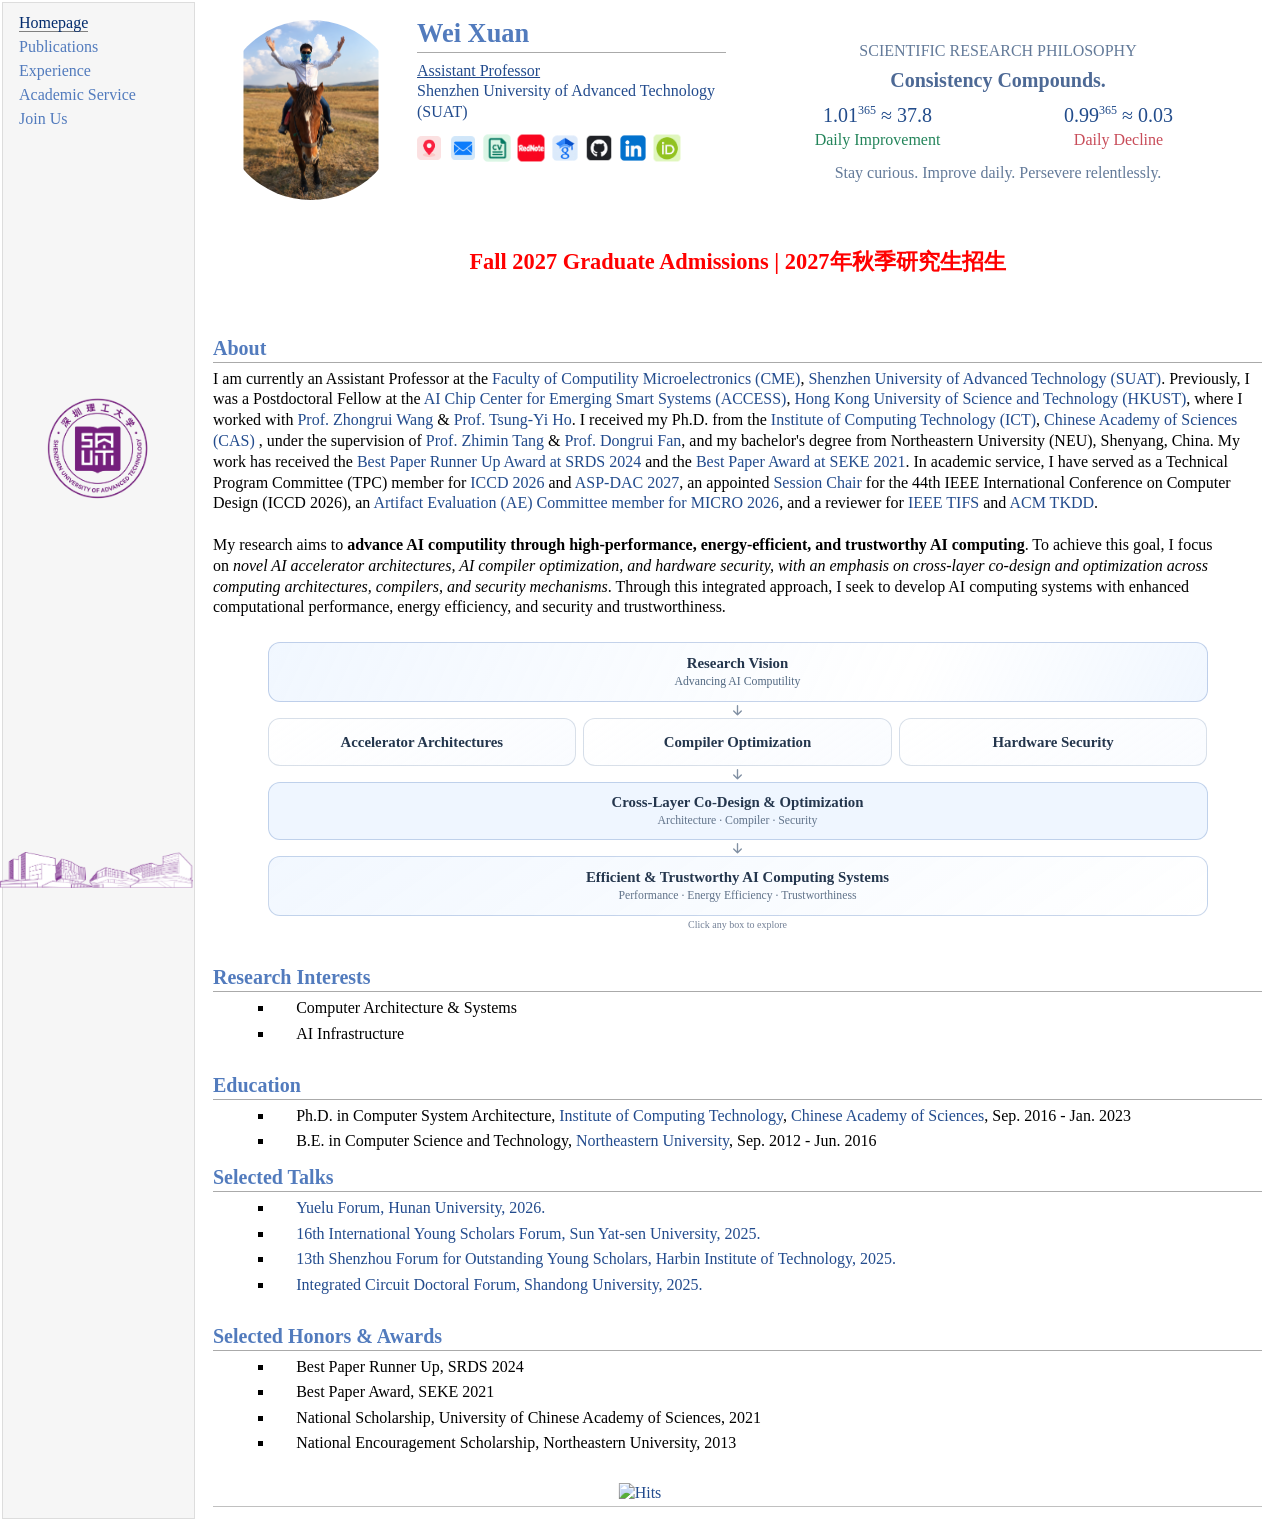
==== index.html @ fe13267c "add github.io" ====
<!DOCTYPE html PUBLIC "-//W3C//DTD XHTML 1.1//EN"
  "http://www.w3.org/TR/xhtml11/DTD/xhtml11.dtd">
<html xmlns="http://www.w3.org/1999/xhtml" xml:lang="en">
<head>
<meta name="generator" content="jemdoc, see http://jemdoc.jaboc.net/" />
<meta http-equiv="Content-Type" content="text/html;charset=utf-8" />
<link rel="stylesheet" href="jemdoc.css" type="text/css" />
<link rel="stylesheet" href="middle-layout.css?v=9" type="text/css" />
<link rel="icon" href="icons/suat-logo.png" type="image/png" />
<title>Wei Xuan</title>
</head>

<body>
<table summary="Table for page layout." id="tlayout">
<tr valign="top">
<td id="layout-menu">
	<!-- <div class="menu-category">&nbsp; Wei Xuan</div> -->
	<div class="menu-item"><a href="#about" class="current" data-tab="about">Homepage</a></div>
	<div class="menu-item"><a href="#publications" data-tab="publications">Publications</a></div>
	<div class="menu-item"><a href="#experience" data-tab="experience">Experience</a></div>
	<div class="menu-item"><a href="#service" data-tab="service">Academic Service</a></div>
	<div class="menu-item"><a href="#joinus"  data-tab="joinus">Join Us</a></div>
	<div class="sidebar-logo"><img src="icons/suat-logo.png" alt="SUAT" /></div>
	<div class="sidebar-building"><img src="icons/suat-building.png" alt="Shenzhen University of Advanced Technology campus" /></div>
</td>
<td id="layout-content">
	<div class="content-section is-active" id="about" data-section="about">
		<table class="imgtable profile-table">
			<tr>
				<td>
					<div class="profile-photo">
						<img src="xuanwei-v2.png" alt="Wei Xuan" />
					</div>&nbsp;
				</td>
				<td align="left">
					<h1>Wei Xuan</h1>
					<p> <a href="https://cme.suat-sz.edu.cn/info/1095/1473.htm"><u>Assistant Professor</u></a><br/>
						<!-- <a href="https://cme.suat-sz.edu.cn/">Faculty of Computility Microelectronics (CME)</a><br/> -->
						<a href="https://suat-sz.edu.cn/en/">Shenzhen University of Advanced Technology (SUAT)</a><br/>
					</p>

					<div class="profile-links">
						<span class="profile-contact profile-contact--address">
							<a class="profile-link profile-link--address" tabindex="0" aria-label="Address">
								<img src="icons/address.png" alt="Address">
							</a>
							<span class="profile-contact-popover">
								<span class="profile-contact-popover-content">
									<span class="profile-contact-value">No.1 Gongchang Road, Guangming District, Shenzhen, Guangdong Province, China</span>
									<button class="profile-contact-copy" type="button">Copy</button>
								</span>
							</span>
						</span>
						<span class="profile-contact profile-contact--email">
							<a class="profile-link profile-link--email" href="mailto:xuanwei@suat-sz.edu.cn" aria-label="Email">
								<img src="icons/email.png" alt="Email">
							</a>
							<span class="profile-contact-popover">
								<span class="profile-contact-popover-content">
									<span class="profile-contact-value">xuanwei@suat-sz.edu.cn</span>
									<button class="profile-contact-copy" type="button">Copy</button>
								</span>
							</span>
						</span>
						<a class="profile-link profile-link--cv" href="misc/cv.pdf" aria-label="CV" title="CV">
							<img src="icons/cv.png" alt="CV">
						</a>
						<a class="profile-link profile-link--rednote" href="https://xhslink.cn/o/7pqkpL1g3ZB " aria-label="RedNote" title="RedNote">
							<img src="icons/rednote.png" alt="RedNote">
						</a>
						<a class="profile-link profile-link--scholar" href="https://scholar.google.com/citations?user=x0iRqmwAAAAJ&amp;hl=en" aria-label="Google Scholar" title="Google Scholar">
							<img src="icons/scholar.png" alt="Google Scholar">
						</a>
						<a class="profile-link profile-link--github" href="https://github.com/xuanway" aria-label="GitHub" title="GitHub">
							<img src="icons/github.png" alt="GitHub">
						</a>
						<a class="profile-link profile-link--linkedin" href="https://www.linkedin.com/in/xuanway/" aria-label="LinkedIn" title="LinkedIn">
							<img src="icons/linkedin.png" alt="LinkedIn">
						</a>
						<a class="profile-link profile-link--orcid" href="https://orcid.org/0000-0002-4013-9408" aria-label="ORCiD" title="ORCiD">
							<img src="icons/orcid.png" alt="ORCiD">
						</a>
					</div>
				</td>
				<td class="profile-philosophy-cell">
					<div class="research-philosophy-embed">
						<iframe
							src="research-philosophy.html"
							title="Scientific Research Philosophy"
							loading="lazy">
						</iframe>
					</div>
				</td>
			</tr>
		</table>

		<div class="admissions-banner">
			<a href="#joinus" data-tab="joinus">Fall 2027 Graduate Admissions | 2027年秋季研究生招生</a>
		</div>

		<!-- <div align="right">
			<q>The important thing is not to stop questioning.</q>
			- <a href="https://en.wikipedia.org/wiki/Albert_Einstein">Albert Einstein</a>
		</div> -->


		<h2>About</h2>
			<p>
				I am currently an Assistant Professor at the <a href="https://cme.suat-sz.edu.cn/">Faculty of Computility Microelectronics (CME)</a>, <a href="https://suat-sz.edu.cn/en/">Shenzhen University of Advanced Technology (SUAT)</a>. Previously, I was a Postdoctoral Fellow at the <a href="https://inno-access.hk/">AI Chip Center for Emerging Smart Systems (ACCESS)</a>, <a href="https://hkust.edu.hk/">Hong Kong University of Science and Technology (HKUST)</a>, where I worked with <a href="https://www.sustech.edu.cn/zh/faculties/zhongruiwang.html">Prof. Zhongrui Wang</a> &amp; <a href="https://www.cse.cuhk.edu.hk/people/faculty/tsung-yi-ho/">Prof. Tsung-Yi Ho</a>. I received my Ph.D. from the <a href="https://www.ict.ac.cn/">Institute of Computing Technology (ICT)</a>,  <a href="https://english.cas.cn/">Chinese Academy of Sciences (CAS) </a>, under the supervision of <a href="https://www.ict.ac.cn/sourcedb/cn/jssrck/201202/t20120217_3441943.html">Prof. Zhimin Tang</a> &amp; <a href="https://people.ucas.ac.cn/~fandongrui">Prof. Dongrui Fan</a>, and my bachelor's degree from Northeastern University (NEU), Shenyang, China. My work has received the <a href="https://xuanway.github.io/misc/c3-best-paper-runner-up.pdf" target=&ldquo;blank&rdquo;>Best Paper Runner Up Award at SRDS 2024</a> and the <a href="https://xuanway.github.io/misc/c2-best-paper-award.pdf" target=&ldquo;blank&rdquo;>Best Paper Award at SEKE 2021</a>. In academic service, I have served as a Technical Program Committee (TPC) member for <a href="https://www.iccd-conf.com/2026/Program_Committee.html">ICCD 2026</a> and <a href="https://www.aspdac.com/aspdac2027/">ASP-DAC 2027</a>, an appointed <a href="https://www.iccd-conf.com/2026/agenda.html">Session Chair</a> for the 44th IEEE International Conference on Computer Design (ICCD 2026), an <a href="https://www.microarch.org/micro59/submit/artifacts.php">Artifact Evaluation (AE) Committee member for MICRO 2026</a>, and a reviewer for <a href="https://ieeexplore.ieee.org/xpl/RecentIssue.jsp?punumber=10206">IEEE TIFS</a> and <a href="https://dl.acm.org/journal/tkdd">ACM TKDD</a>.
				<br>
				<br>
				My research aims to <b>advance AI computility through high-performance, energy-efficient, and trustworthy AI computing</b>. To achieve this goal, I focus on <em>novel AI accelerator architectures, AI compiler optimization, and hardware security, with an emphasis on cross-layer co-design and optimization across computing architectures, compilers, and security mechanisms</em>. Through this integrated approach, I seek to develop AI computing systems with enhanced computational performance, energy efficiency, and security and trustworthiness.
			</p>

		<div class="research-vision-embed">
			<iframe
				src="research-vision.html"
				title="Interactive research vision diagram"
				loading="lazy">
			</iframe>
		</div>

		<h2>Research Interests</h2>
		<ul>
			<li>
				<p>Computer Architecture &amp; Systems</p>
			</li>
			<li>
				<p>AI Infrastructure</p>
			</li>
		</ul>


		<h2>Education</h2>
		<ul>
			<li>
				<p>Ph.D. in Computer System Architecture,
					<a href="https://www.ict.ac.cn/">Institute of Computing Technology</a>, <a href="https://english.cas.cn/">Chinese Academy of Sciences</a>, Sep. 2016 - Jan. 2023
				</p>
			</li>
			<li>
				<p>B.E. in Computer Science and Technology,
					<a href="https://www.neu.edu.cn/">Northeastern University</a>, Sep. 2012 - Jun. 2016
				</p>
			</li>
		</ul>
	</div>


	<div class="content-section" id="publications" data-section="publications">
		<h2>Publications</h2>
			* denotes equal contribution; # denotes the corresponding author.

			<h3>Conference Papers</h3>

			<ul>
				<li>
					<p>
						[C8] Rongliang Fu, <b>Wei Xuan</b>, Shuo Yin, Guangyu Hu, Chen Chen, Hongce Zhang, Bei Yu and Tsung-Yi Ho, "eLogic: A E-Graph-based Logic Rewriting Framework for Majority-Inverter Graphs", In Proceedings of Design, Automation & Test in Europe Conference (DATE), 2026. (<a href="https://ieeexplore.ieee.org/document/11539152" target=&ldquo;blank&rdquo;>paper</a>)
					</p>
				</li>

				<li>
					<p>
						[C7] Kwunhang Wong, Jichang Yang, Karl M.H. Lai, Hegan Chen, Songqi Wang, <b>Wei Xuan</b>, Ning Lin, Han Wang, Xiaojuan Qi, Zhongrui Wang, "RRAM-DP: Device-Calibrated Differential Privacy for In-Memory Edge Learning", In Proceedings of the 45th IEEE/ACM International Conference On Computer Aided Design (ICCAD), 2026. [<a href="https://xuanway.github.io/misc/c7-paper.pdf" target=&ldquo;blank&rdquo;>paper</a>]
					</p>
				</li>

				<li>
					<p>
						[C6] <b>Wei Xuan</b>, Zhongrui Wang, Lang Feng, Ning Lin, Zihao Xuan, Rongliang Fu, Tsung-Yi Ho, Yuzhong Jiao, Luhong Liang, "SeDA: Secure and Efficient DNN Accelerators with Hardware/Software Synergy", In Proceedings of the 62nd Annual ACM/IEEE Design Automation Conference (DAC), 2025. [<a href="https://dl.acm.org/doi/10.1109/DAC63849.2025.11133180" target=&ldquo;blank&rdquo;>paper</a>] [<a href="https://xuanway.github.io/misc/c6-slides.pdf" target=&ldquo;blank&rdquo;>slides</a>] [<a href="https://xuanway.github.io/misc/c6-poster.pdf" target=&ldquo;blank&rdquo;>poster</a>] [<a href="https://github.com/xuanway/seda"><img src="icons/github.png" style="width: 12px; height: 12px;">code</a>]
					</p>
				</li>

				<li>
					<p>
						[C5] Zihao Xuan, Yuxuan Yang, <b>Wei Xuan</b>, Zijia Su, Song Chen, Yi Kang, "YOCO: A Hybrid In-Memory Computing Architecture with 8-bit Sub-PetaOps/W In-Situ Multiply Arithmetic for Large-Scale AI", In Proceedings of the 62nd Annual ACM/IEEE Design Automation Conference (DAC), 2025. [<a href="https://dl.acm.org/doi/10.1109/DAC63849.2025.11133156" target=&ldquo;blank&rdquo;>paper</a>]
					</p>
				</li>

				<li>
					<p>
						[C4] Ning Lin, Songqi Wang, Xinyuan Zhang, Shaocong Wang, Yangu He, Woyu Zhang, Bo Wang, Jiankun Li, Mingzi Li, Binbin Cui, Yi Li, Jia Chen, Chunwei Xia, <b>Wei Xuan</b>, Xiaoming Chen, Dashan Shang, Zhongrui Wang, "LSMR: Synergy Randomness in Liquid State Machine and RRAM-based Analog-digital Accelerator", In Proceedings of the 43rd IEEE/ACM International Conference on Computer-Aided Design (ICCAD), 2024. [<a href="https://dl.acm.org/doi/10.1145/3676536.3676691" target=&ldquo;blank&rdquo;>paper</a>]
					</p>
				</li>

				<li>
					<p>
						[C3] <b>Wei Xuan</b>, Yan Liang, Huawei Cao, Ning Lin, Xiaochun Ye, Dongrui Fan, "DTC: Real-Time and Accurate Distributed Triangle Counting in Fully Dynamic Graph Streams", In Proceedings of the 43rd International Symposium on Reliable Distributed Systems (SRDS), 2024. <b><font color="Red"> <a href="https://xuanway.github.io/misc/c3-best-paper-runner-up.pdf" target=&ldquo;blank&rdquo;>(Best Paper Runner Up)</a></font></b> [<a href="https://ieeexplore.ieee.org/document/10806595" target=&ldquo;blank&rdquo;>paper</a>] [<a href="https://xuanway.github.io/misc/c3-slides.pdf" target=&ldquo;blank&rdquo;>slides</a>] [<a href="https://github.com/xuanway/srds-dtc"><img src="icons/github.png" style="width: 12px; height: 12px;">code</a>]
					</p>
				</li>

				<li>
					<p>
						[C2] <b>Wei Xuan</b>, Huawei Cao, Mingyu Yan, Zhimin Tang, Xiaochun Ye, Dongrui Fan, "Triangle Counting by Adaptively Resampling over Evolving Graph Streams", In Proceedings of the 33rd International Conference on Software Engineering & Knowledge Engineering (SEKE), 2021. <b><font color="Red"> <a href="https://xuanway.github.io/misc/c2-best-paper-award.pdf" target=&ldquo;blank&rdquo;>(Best Paper Award)</a></font></b> [<a href="https://ksiresearch.org/seke/seke21paper/paper012.pdf" target=&ldquo;blank&rdquo;>paper</a>] [<a href="https://xuanway.github.io/misc/c2-slides.pdf" target=&ldquo;blank&rdquo;>slides</a>]
					</p>
				</li>

				<li>
					<p>
						[C1] <b>Wei Xuan</b>, Guangming Tang, Peiyao Qu, Zhimin Tang, Xiaochun Ye, Dongrui Fan, Zhimin Zhang, Ninghui Sun, "Logic Design of a 16-bit Bit-Slice Shifter for 64-bit RSFQ Microprocessors", In Proceedings of the 17th IEEE International Superconductive Electronics Conference, 2019. [<a href="https://ieeexplore.ieee.org/document/8990915" target=&ldquo;blank&rdquo;>paper</a>]
					</p>
				</li>
			</ul>


			<h3>Journal Papers</h3>
			<ul>
				<li>
					<p>
						[J3] <b>Wei Xuan*</b>, Zihao Xuan*, Rongliang Fu, Ning Lin, Kwunhang Wong, Zikang Yuan, Lang Feng, Zhongrui Wang, Tsung-Yi Ho, Yuzhong Jiao, Luhong Liang, "Towards Secure and Efficient DNN Accelerators via Hardware-Software Co-Design", IEEE Transactions on Computer-Aided Design of Integrated Circuits and Systems (<b>TCAD</b>), 2026. [<a href="https://ieeexplore.ieee.org/document/11547192" target=&ldquo;blank&rdquo;>paper</a>]
					</p>
				</li>

				<li>
					<p>
						[J2] Rongliang Fu, Ran Zhang, Libo Shen, <b>Wei Xuan</b>, Ning Lin, Junying Huang, Bei Yu, Tsung-Yi Ho, "Efficient Multi-Array Parallel Scheduling for In-Memory SIMD Computations", IEEE Transactions on Computer-Aided Design of Integrated Circuits and Systems (<b>TCAD</b>), 2026. [<a href="https://ieeexplore.ieee.org/document/11372761" target=&ldquo;blank&rdquo;>paper</a>]
					</p>
				</li>

				<li>
					<p>
						[J1] <b>Wei Xuan</b>, Huawei Cao, Mingyu Yan, Zhimin Tang, Xiaochun Ye, Dongrui Fan, "BSR-TC: Adaptively Sampling for Accurate Triangle Counting over Evolving Graph Streams", International Journal of Software Engineering and Knowledge Engineering (<b>IJSEKE</b>), vol. 31, no. 11n12, pp. 1561–1581, 2021. [<a href="https://www.worldscientific.com/doi/abs/10.1142/S021819402140012X" target=&ldquo;blank&rdquo;>paper</a>] 
					</p>
				</li>
			</ul>


		<h3>Patents</h3>
			<ul>
				<li>
					<p>
						[p5] <b>Wei Xuan</b>, Xiaochun Ye, Dongrui Fan, Hao Zhang, Da Wang, "Shared Row Buffer System and Shared Row Buffer based on 3D Stacked Memory Architecture", Application Granted: CN109308190B. [<a href="https://patents.google.com/patent/CN109308190B/en" target=&ldquo;blank&rdquo;>patent</a>]
					</p>
				</li>

				<li>
					<p>
						[p4] Zhiming Zhang, Guangming Tang, <b>Wei Xuan</b>, Kuozhong Zhang, Peiyao Qu, Jiahong Yang, "A Superconducting Flip-flop and Its Operation Method", Application Granted: CN111049503B. [<a href="https://patents.google.com/patent/CN111049503B/en" target=&ldquo;blank&rdquo;>patent</a>]
					</p>
				</li>

				<li>
					<p>
						[p3] Xinxin Wu, Zhihua Fan, <b>Wei Xuan</b>, Wenmin Li, Xiaochun Ye, Dongrui Fan, "A Method and System for Accelerating Sparse Convolutional Neural Networks Based on a Dataflow Architecture", Application Granted: CN112015472B. [<a href="https://patents.google.com/patent/CN112015472B/en" target=&ldquo;blank&rdquo;>patent</a>]
					</p>
				</li>

				<li>
					<p>
						[p2] Xinxin Wu, Zhihua Fan, <b>Wei Xuan</b>, Wenmin Li, Xiaochun Ye, Dongrui Fan, "A Method and System for Accelerating Sparse Convolutional Neural Networks Based on a Dataflow Architecture", Application Granted: CN112015473B. [<a href="https://patents.google.com/patent/CN112015473B/en" target=&ldquo;blank&rdquo;>patent</a>]
					</p>
				</li>

				<li>
					<p>
						[p1]Zhiming Zhang, Guangming Tang, Kuozhong Zhang, <b>Wei Xuan</b>, Peiyao Qu, Jiahong Yang, "A Method and System for Resetting a Superconducting Circuit", Application Granted: CN111147045B. [<a href="https://patents.google.com/patent/CN111147045B/en" target=&ldquo;blank&rdquo;>patent</a>]
					</p>
				</li>
			</ul>


	</div>

	<div class="content-section" id="experience" data-section="experience">
		<h2>Experience</h2>
		<ul>
			<li>
				<p>
					<b>Shenzhen University of Advanced Technology (SUAT), Shenzhen, Guangdong, P.R. China</b>, Jun. 2026 - Present<br>
					Tenure-Track Assistant Professor, Faculty of Computility Microelectronics (CME)<br>
					Research: AI Infrastructure.
				</p>
			</li>

			<li>
				<p>
					<b>Hong Kong University of Science and Technology (HKUST), Hong Kong SAR, P.R. China</b>, Jun. 2023 - jun. 2026<br>
					Postdoctoral Fellow, AI Chip Center for Emerging Smart Systems (ACCESS)<br>
					Research: Design Secure Machine Learning Accelerator.
				</p>
			</li>
		</ul>
	</div>


	<div class="content-section is-active" id="about-invited-talks" data-section="about">
		<h2>Selected Talks</h2>
		<ul>
			<li>
				<p>
						<a href="https://eeit.hnu.edu.cn/info/1204/10950.htm"> Yuelu Forum, Hunan University, 2026. </a>
				</p>
			</li>

			<li>
				<p>
						<a href="https://www.sysu.edu.cn/news/info/1881/1395861.htm"> 16th International Young Scholars Forum, Sun Yat-sen University, 2025.</a>
				</p>
			</li>


			<li>
				<p>
					<a href="https://computing.hit.edu.cn/2025/1223/c21428a385076/page.htm"> 13th Shenzhou Forum for Outstanding Young Scholars, Harbin Institute of Technology, 2025. </a>
				</p>
			</li>

			<li>
				<p>
					<a href="https://www.view.sdu.edu.cn/info/2077/207063.htm"> Integrated Circuit Doctoral Forum, Shandong University, 2025. </a>
				</p>
			</li>
		</ul>

		<h2>Selected Honors &amp; Awards </h2>
		<ul>
			<li>
				<p>Best Paper Runner Up, SRDS 2024</p>
			</li>

			<li>
				<p>Best Paper Award, SEKE 2021</p>
			</li>

			<li>
				<p>National Scholarship, University of Chinese Academy of Sciences, 2021</p>
			</li>

			<li>
				<p>National Encouragement Scholarship, Northeastern University, 2013 </p>
			</li>
		</ul>

		<p class="visitor-counter"><a href="https://hits.sh/xuanway.github.io/"><img alt="Hits" src="https://hits.sh/xuanway.github.io.svg?style=flat-square&amp;color=75207D" /></a></p>

	</div>

	<div class="content-section" id="service" data-section="service">
		<h2>Academic Service</h2>

			<h3>Technical Program Committee</h3>
			<ul>
				<li>
					<p>
						<a href="https://www.aspdac.com/aspdac2027/">32nd Asia and South Pacific Design Automation Conference</a> (<b>ASP-DAC 2027</b>)
					</p>
				</li>

				<li>
					<p>
						<a href="https://www.iccd-conf.com/">44th IEEE International Conference on Computer Design</a> (<b>ICCD 2026</b>)
					</p>
				</li>
			</ul>

			<h3>Session Chair (Appointed)</h3>
			<ul>
				<li>
					<p>
						<a href="https://www.iccd-conf.com/">44th IEEE International Conference on Computer Design</a> (<b>ICCD 2026</b>)
					</p>
				</li>
			</ul>

			<h3>Artifact Evaluation Committee</h3>
			<ul>
				<li>
					<p>
						<a href="https://microarch.org/micro59">59th IEEE/ACM International Symposium on Microarchitecture</a> (<b>MICRO 2026</b>)
					</p>
				</li>
			</ul>

			<h3>Journal Reviewer</h3>
			<ul>
				<li>
					<p>
						<a href="https://ieeexplore.ieee.org/xpl/RecentIssue.jsp?punumber=10206">IEEE Transactions on Information Forensics and Security</a> (<b>TIFS</b>)
					</p>
				</li>

				<li>
					<p>
						<a href="https://dl.acm.org/journal/tkdd">ACM Transactions on Knowledge Discovery from Data</a> (<b>TKDD</b>)
					</p>
				</li>
			</ul>
	</div>


	<div class="content-section" id="joinus" data-section="joinus">
		<h2>Join Us</h2>
		<ul>
			<li>
				<p>
					We are looking for passionate and self-motivated researchers at all career stages, including <u>Research Assistant Professors (RAPs), Postdoctoral Researchers (Postdocs), Ph.D. Students (PhDs), Master's Students (Masters), and Research Assistants (RAs).</u>
				</p>
			</li>

			<li>
				<p>
					Our research explores the frontiers of <b>AI computing architectures, compiler optimization, and hardware security</b>, aiming to build next-generation AI systems that are faster, more efficient, and more trustworthy.
				</p>
			</li>

			<li>
				<p>
					We value <b>curiosity, creativity, and collaboration</b>. If you are excited about pushing the boundaries of computing and turning innovative ideas into impactful research, <b>we warmly welcome you to join our team!</b>
				</p>
			</li>

			<li>
				<p>
					Feel free to reach out with your <u> CV and research interests</u>. Please use the following email subject format: <b>AI-Infra + Position + Full Name</b> <em>(Position: RAP / Postdoc / PhD / Master / RA; Example: AI-Infra + Postdoc + Xiaoli Shen)</em>.
				</p>
			</li>
		</ul>

		<h2 class="admissions-heading">Fall 2027 PhD Admissions</h2>
		<ul>
			<li>
				<p>
					Joint doctoral training with Shenzhen University of Technology and Fudan University (深圳理工大学与复旦大学博士联培)
				</p>
			</li>
			<li>
				<p>
					Joint doctoral training with Shenzhen University of Technology and Sun Yat-sen University (Shenzhen Campus) (深圳理工大学与中山大学深圳校区博士联培)
				</p>
			</li>
		</ul>

		<h2 class="admissions-heading">Fall 2027 Master’s Admissions</h2>
		<ul>
			<li>
				<p>
					<a href="https://mp.weixin.qq.com/s/6TIIlpjrSNCrBxw3NeS4cg">Joint master’s training with Shenzhen University of Technology and Fudan University (深圳理工大学与复旦大学硕士联培)</a>
				</p>
			</li>
		</ul>
	</div>	 

		<div id="footer">
			<div id="footer-text">
			</div>
		</div>
	</td>
</tr>
</table>
<script type="text/javascript">
(function () {
	var tabs = Array.prototype.slice.call(document.querySelectorAll('#layout-menu a[data-tab]'));
	var tabControls = tabs.concat(Array.prototype.slice.call(document.querySelectorAll('.admissions-banner a[data-tab]')));
	var sections = Array.prototype.slice.call(document.querySelectorAll('.content-section'));

	function activate(tabName, updateHash) {
		sections.forEach(function (section) {
			var selected = section.getAttribute('data-section') === tabName;
			section.classList.toggle('is-active', selected);
		});

		tabs.forEach(function (tab) {
			tab.classList.toggle('current', tab.getAttribute('data-tab') === tabName);
		});

		if (updateHash && window.history && window.history.replaceState) {
			window.history.replaceState(null, '', '#' + tabName);
		}
	}

	tabControls.forEach(function (tab) {
		tab.addEventListener('click', function (event) {
			event.preventDefault();
			activate(tab.getAttribute('data-tab'), true);
		});
	});

	var initialTab = window.location.hash ? window.location.hash.substring(1) : 'about';
	if (!document.querySelector('#layout-menu a[data-tab="' + initialTab + '"]')) {
		initialTab = 'about';
	}
	activate(initialTab, false);

	var contactItems = Array.prototype.slice.call(document.querySelectorAll('.profile-contact'));

	function fallbackCopyText(text) {
		var textArea = document.createElement('textarea');
		textArea.value = text;
		textArea.setAttribute('readonly', '');
		textArea.style.position = 'fixed';
		textArea.style.opacity = '0';
		document.body.appendChild(textArea);
		textArea.select();

		var copied = false;
		try {
			copied = document.execCommand('copy');
		} catch (error) {
			copied = false;
		} finally {
			document.body.removeChild(textArea);
		}
		return copied;
	}

	function copyText(text) {
		if (navigator.clipboard && navigator.clipboard.writeText) {
			return navigator.clipboard.writeText(text).catch(function () {
				if (!fallbackCopyText(text)) {
					throw new Error('Clipboard copy failed');
				}
			});
		}

		if (fallbackCopyText(text)) {
			return Promise.resolve();
		}
		return Promise.reject(new Error('Clipboard copy failed'));
	}

	contactItems.forEach(function (contact) {
		var copyButton = contact.querySelector('.profile-contact-copy');
		var contactValue = contact.querySelector('.profile-contact-value');

		copyButton.addEventListener('click', function () {
			copyButton.disabled = true;
			copyText(contactValue.textContent).then(function () {
				copyButton.textContent = 'Copied!';
			}).catch(function () {
				copyButton.textContent = 'Copy failed';
			}).then(function () {
				window.setTimeout(function () {
					copyButton.textContent = 'Copy';
					copyButton.disabled = false;
				}, 1800);
			});
		});
	});
}());
</script>
</body>
	<!-- <div style="width: 300px"> -->
		<!-- <script type="text/javascript" id="clstr_globe" src="//clustrmaps.com/globe.js?d=cC0Vb0Lr1Rw2Pjv80qqTnOOGueWsnM8mcBdF2eTtdo0"></script> -->
	<!-- </div> -->
</html>
---- jemdoc.css ----
/* Default css file for jemdoc. */

table#tlayout {
    border: none;
    border-collapse: separate;
    background: white;
    width: 100%;
}

body {
	background: white;
	font-family: Georgia, serif;
	padding-bottom: 8px;
	margin: 0;
	color: #111111;
}

#layout-menu {
	background: #f6f6f6;
	border: 1px solid #dddddd;
	padding: 0.5em 8px 1.0em 8px;
	font-size: 1.0em;
	width: 175px;
	white-space: nowrap;
    text-align: left;
    vertical-align: top;
}

#layout-menu td {
	background: #f4f4f4;
    vertical-align: top;
}

#layout-content {
	padding-top: 1.0em;
	padding-left: 1.0em;
	padding-right: 1.0em;
    border: none;
    background: white;
    text-align: left;
    vertical-align: top;
}

.content-section {
    display: none;
}

.content-section.is-active {
    display: block;
}

#layout-menu a {
	line-height: 1.5em;
	margin-left: 0.5em;
}

tt {
    background: #ffffdd;
}

pre, tt {
	font-size: 90%;
	font-family: monaco, monospace;
}

a, a > tt {
	color: #224b8d;
	text-decoration: none;
}

a:hover {
	border-bottom: 1px gray dotted;
}

#layout-menu a.current:link, #layout-menu a.current:visited {
	color: #022b6d;
	border-bottom: 1px gray solid;
}
#layout-menu a:link, #layout-menu a:visited, #layout-menu a:hover {
	color: #527bbd;
	text-decoration: none;
}
#layout-menu a:hover {
	text-decoration: none;
}

div.menu-category {
	margin-top: 0.8em;
	padding-top: 0.2em;
	padding-bottom: 0.1em;
	font-weight: bold;
}

div.menu-item {
	padding-left: 16px;
	text-indent: -16px;
}

div#toptitle {
	padding-bottom: 0.2em;
	margin-bottom: 1.5em;
	border-bottom: 3px double gray;
}

/* Reduce space if we begin the page with a title. */
div#toptitle + h2, div#toptitle + h3 {
	margin-top: -0.7em;
}

div#subtitle {
	margin-top: 0.0em;
	margin-bottom: 0.0em;
	padding-top: 0em;
	padding-bottom: 0.1em;
}

em {
	font-style: italic;
}

strong {
	font-weight: bold;
}


h1, h2, h3 {
	color: #527bbd;
	margin-top: 0.7em;
	margin-bottom: 0.3em;
	padding-bottom: 0.2em;
	line-height: 1.0;
	padding-top: 0.5em;
	border-bottom: 1px solid #aaaaaa;
}

h1 {
	font-size: 165%;
}

h2 {
	padding-top: 0.8em;
	font-size: 125%;
}

h2 + h3 {
    padding-top: 0.2em;
}

h3 {
	font-size: 110%;
	border-bottom: none;
}

p {
	margin-top: 0.0em;
	margin-bottom: 0.8em;
	padding: 0;
	line-height: 1.3;
}

pre {
	padding: 0;
	margin: 0;
}

div#footer {
	font-size: small;
	border-top: 1px solid #c0c0c0;
	padding-top: 0.1em;
	margin-top: 4.0em;
	color: #c0c0c0;
}

div#footer a {
	color: #80a0b0;
}

div#footer-text {
	float: left;
	padding-bottom: 8px;
}

ul, ol, dl {
	margin-top: 0.2em;
	padding-top: 0;
	margin-bottom: 0.8em;
}

dt {
	margin-top: 0.5em;
	margin-bottom: 0;
}

dl {
	margin-left: 20px;
}

dd {
	color: #222222;
}

dd > *:first-child {
	margin-top: 0;
}

ul {
	list-style-position: outside;
	list-style-type: square;
}

p + ul, p + ol {
	margin-top: -0.5em;
}

li ul, li ol {
	margin-top: -0.3em;
}

ol {
	list-style-position: outside;
	list-style-type: decimal;
}

li p, dd p {
	margin-bottom: 0.3em;
}


ol ol {
	list-style-type: lower-alpha;
}

ol ol ol {
	list-style-type: lower-roman;
}

p + div.codeblock {
	margin-top: -0.6em;
}

div.codeblock, div.infoblock {
	margin-right: 0%;
	margin-top: 1.2em;
	margin-bottom: 1.3em;
}

div.blocktitle {
	font-weight: bold;
	color: #cd7b62;
	margin-top: 1.2em;
	margin-bottom: 0.1em;
}

div.blockcontent {
	border: 1px solid silver;
	padding: 0.3em 0.5em;
}

div.infoblock > div.blockcontent {
	background: #ffffee;
}

div.blockcontent p + ul, div.blockcontent p + ol {
	margin-top: 0.4em;
}

div.infoblock p {
	margin-bottom: 0em;
}

div.infoblock li p, div.infoblock dd p {
	margin-bottom: 0.5em;
}

div.infoblock p + p {
	margin-top: 0.8em;
}

div.codeblock > div.blockcontent {
	background: #f6f6f6;
}

span.pycommand {
	color: #000070;
}

span.statement {
	color: #008800;
}
span.builtin {
	color: #000088;
}
span.special {
	color: #990000;
}
span.operator {
	color: #880000;
}
span.error {
	color: #aa0000;
}
span.comment, span.comment > *, span.string, span.string > * {
	color: #606060;
}

@media print {
	#layout-menu { display: none; }
}

#fwtitle {
	margin: 2px;
}

#fwtitle #toptitle {
	padding-left: 0.5em;
	margin-bottom: 0.5em;
}

#layout-content h1:first-child, #layout-content h2:first-child, #layout-content h3:first-child {
	margin-top: -0.7em;
}

div#toptitle h1, #layout-content div#toptitle h1 {
	margin-bottom: 0.0em;
	padding-bottom: 0.1em;
	padding-top: 0;
	margin-top: 0.5em;
	border-bottom: none;
}

img.eq {
	padding: 0;
	padding-left: 0.1em;
	padding-right: 0.1em;
	margin: 0;
}

img.eqwl {
	padding-left: 2em;
	padding-top: 0.6em;
	padding-bottom: 0.2em;
	margin: 0;
}

table {
    border-collapse: collapse;
}

td {
    padding: 2px;
    padding-left: 0.5em;
    padding-right: 0.5em;
    text-align: left;
}

table + table {
    margin-top: 1em;
}

tr.heading {
    font-weight: bold;
    border-bottom: 2px solid black;
}

img {
    border: none;
}

table.imgtable, table.imgtable td {
    border: none;
    text-align: left;
    vertical-align: top;
}

table.imgtable {
    margin-bottom: 0.8em;
}

table.imgtable h1 {
    margin-top: 0;
    padding-top: 0;
}

#layout-content table.imgtable h1:first-child {
    margin-top: 0;
}

q {
  font-style: italic;
}
---- middle-layout.css ----
html {
  background-color: #ffffff; 
}

img {
  max-width: 100%;
}

body { 
  position: relative;
  font-family: Georgia, serif;
  color: #000;
  background-color: #ffffff; 
  text-align: center;
  width: 100%;
  margin: 0;
  min-width: 840px;
  max-width: none;
}


*{
   margin:0;
   padding:0;
}

ul{
  padding-left: 1.4em;
}

li{
  padding-left: 1.4em;
  margin-left:  2.4em;
}


table#middle{
    margin-left:auto;
    margin-right:auto;
}

table#tlayout {
  width: 100%;
  min-height: 100vh;
}

#layout-menu {
  position: relative;
}

.sidebar-logo {
  position: fixed;
  z-index: 1;
  top: 50vh;
  left: 0;
  transform: translateY(-50%);
  width: 193px;
  text-align: center;
}

.sidebar-logo img {
  height: 118px;
  width: auto;
  max-width: 70%;
}

.sidebar-building {
  position: fixed;
  z-index: 1;
  left: 0;
  bottom: 0.75em;
  width: 193px;
  text-align: center;
}

.sidebar-building img {
  display: block;
  width: 100%;
  height: auto;
}

#layout-content {
  max-width: none;
}

.visitor-counter {
  position: absolute;
  left: 50%;
  bottom: 0.75em;
  transform: translateX(-50%);
}

.visitor-counter img {
  display: block;
}

.admissions-heading {
  color: #ff0000;
}

.admissions-banner {
  box-sizing: border-box;
  width: min(100%, 620px);
  margin: 0.5em auto 1.25em;
  padding: 0.4em 1em 1.5em;
  text-align: center;
}

.admissions-banner a {
  color: #ff0000;
  font-size: clamp(1rem, 1.8vw, 1.4rem);
  font-weight: bold;
  line-height: 1.4;
}

.profile-photo {
  position: relative;
  overflow: hidden;
  display: block;
  width: 180px;
  height: 180px;
  border-radius: 50%;
}

.profile-photo img {
  position: absolute;
  top: 50%;
  left: 50%;
  width: 100%;
  height: auto;
  max-width: none;
  transform: translate(-50%, -50%) scale(0.75);
}

.profile-table {
  width: 100%;
}

.profile-links {
  display: flex;
  align-items: center;
  gap: 10px;
  margin: 0.35em 0 0.8em;
}

.profile-link {
  display: inline-flex;
  align-items: center;
  justify-content: center;
}

.profile-link:hover {
  border-bottom: none;
}

.profile-link img {
  display: block;
  width: 24px;
  height: 24px;
  object-fit: contain;
}

.profile-link--cv img {
  transform: scale(1.14);
}

.profile-link--rednote img,
.profile-link--orcid img {
  transform: scale(1.12);
}

.profile-link--scholar img,
.profile-link--linkedin img {
  transform: scale(1.05);
}

.profile-link--github img {
  transform: scale(1.02);
}

.profile-contact {
  position: relative;
  display: inline-flex;
}

.profile-contact-popover {
  display: none;
  position: absolute;
  z-index: 2;
  top: 100%;
  left: 50%;
  padding-top: 8px;
  transform: translateX(-50%);
}

.profile-contact:hover .profile-contact-popover,
.profile-contact:focus-within .profile-contact-popover {
  display: block;
}

.profile-contact-popover-content {
  display: flex;
  align-items: center;
  gap: 10px;
  padding: 8px 10px;
  border: 1px solid #dddddd;
  border-radius: 5px;
  background: #ffffff;
  box-shadow: 0 2px 8px rgba(0, 0, 0, 0.15);
  color: #111111;
  font: 14px Arial, sans-serif;
  white-space: nowrap;
}

.profile-contact-copy {
  padding: 4px 8px;
  border: 1px solid #527bbd;
  border-radius: 3px;
  background: #527bbd;
  color: #ffffff;
  cursor: pointer;
  font: inherit;
}

.profile-contact-copy:disabled {
  cursor: default;
  opacity: 0.75;
}

.research-philosophy-embed {
  width: clamp(360px, 40vw, 800px);
}

.research-philosophy-embed iframe {
  display: block;
  width: 100%;
  height: 205px;
  border: 0;
}

@media (max-width: 860px) {
  body {
    min-width: 0;
    margin: 0;
  }

  table#tlayout,
  table#tlayout > tbody,
  table#tlayout > tbody > tr,
  table#tlayout > tbody > tr > td {
    display: block;
    width: auto;
  }

  #layout-menu {
    border-left: none;
    border-right: none;
    border-top: none;
    width: auto;
    white-space: normal;
  }

  div.menu-item {
    display: inline-block;
    margin-right: 1em;
  }

  .sidebar-logo {
    position: static;
    display: inline-block;
    width: auto;
    margin-left: 0.5em;
    vertical-align: middle;
    transform: none;
  }

  .sidebar-logo img {
    height: 42px;
    max-width: none;
  }

  .sidebar-building {
    position: static;
    width: min(100%, 320px);
    margin: 0.75em auto 0;
  }

  table.imgtable,
  table.imgtable tbody,
  table.imgtable tr,
  table.imgtable td {
    display: block;
  }

  table.imgtable td {
    padding-left: 0;
  }

  .profile-photo {
    width: 180px;
    height: 180px;
  }

  .research-philosophy-embed {
    width: 100%;
  }

  .research-philosophy-embed iframe {
    height: 255px;
  }

  .profile-contact--address .profile-contact-popover {
    left: 0;
    transform: none;
  }

  .profile-contact-popover-content {
    max-width: calc(100vw - 24px);
    white-space: normal;
  }

  .profile-contact-value {
    overflow-wrap: anywhere;
  }

}
/*
 *  following is to remove table border
 */
table#noborder {
    border: none;
}
#noborder td {
    padding: 2px;
    padding-left: 0.5em;
    padding-right: 0.5em;
    text-align: left;
    border: none;
}
#noborder tr.heading {
    border-bottom: none;
}

table#noborder-mid {
    border: none;
    margin-left:auto;
    margin-right:auto;
}
#noborder-mid td {
    padding: 2px;
    padding-left: 0.5em;
    padding-right: 0.5em;
    text-align: left;
    border: none;
}
#noborder-mid tr.heading {
    border-bottom: none;
}

.research-vision-embed {
  width: 100%;
  margin: 1.2em 0;
}

.research-vision-embed iframe {
  display: block;
  width: 100%;
  height: 820px;
  border: 0;
}
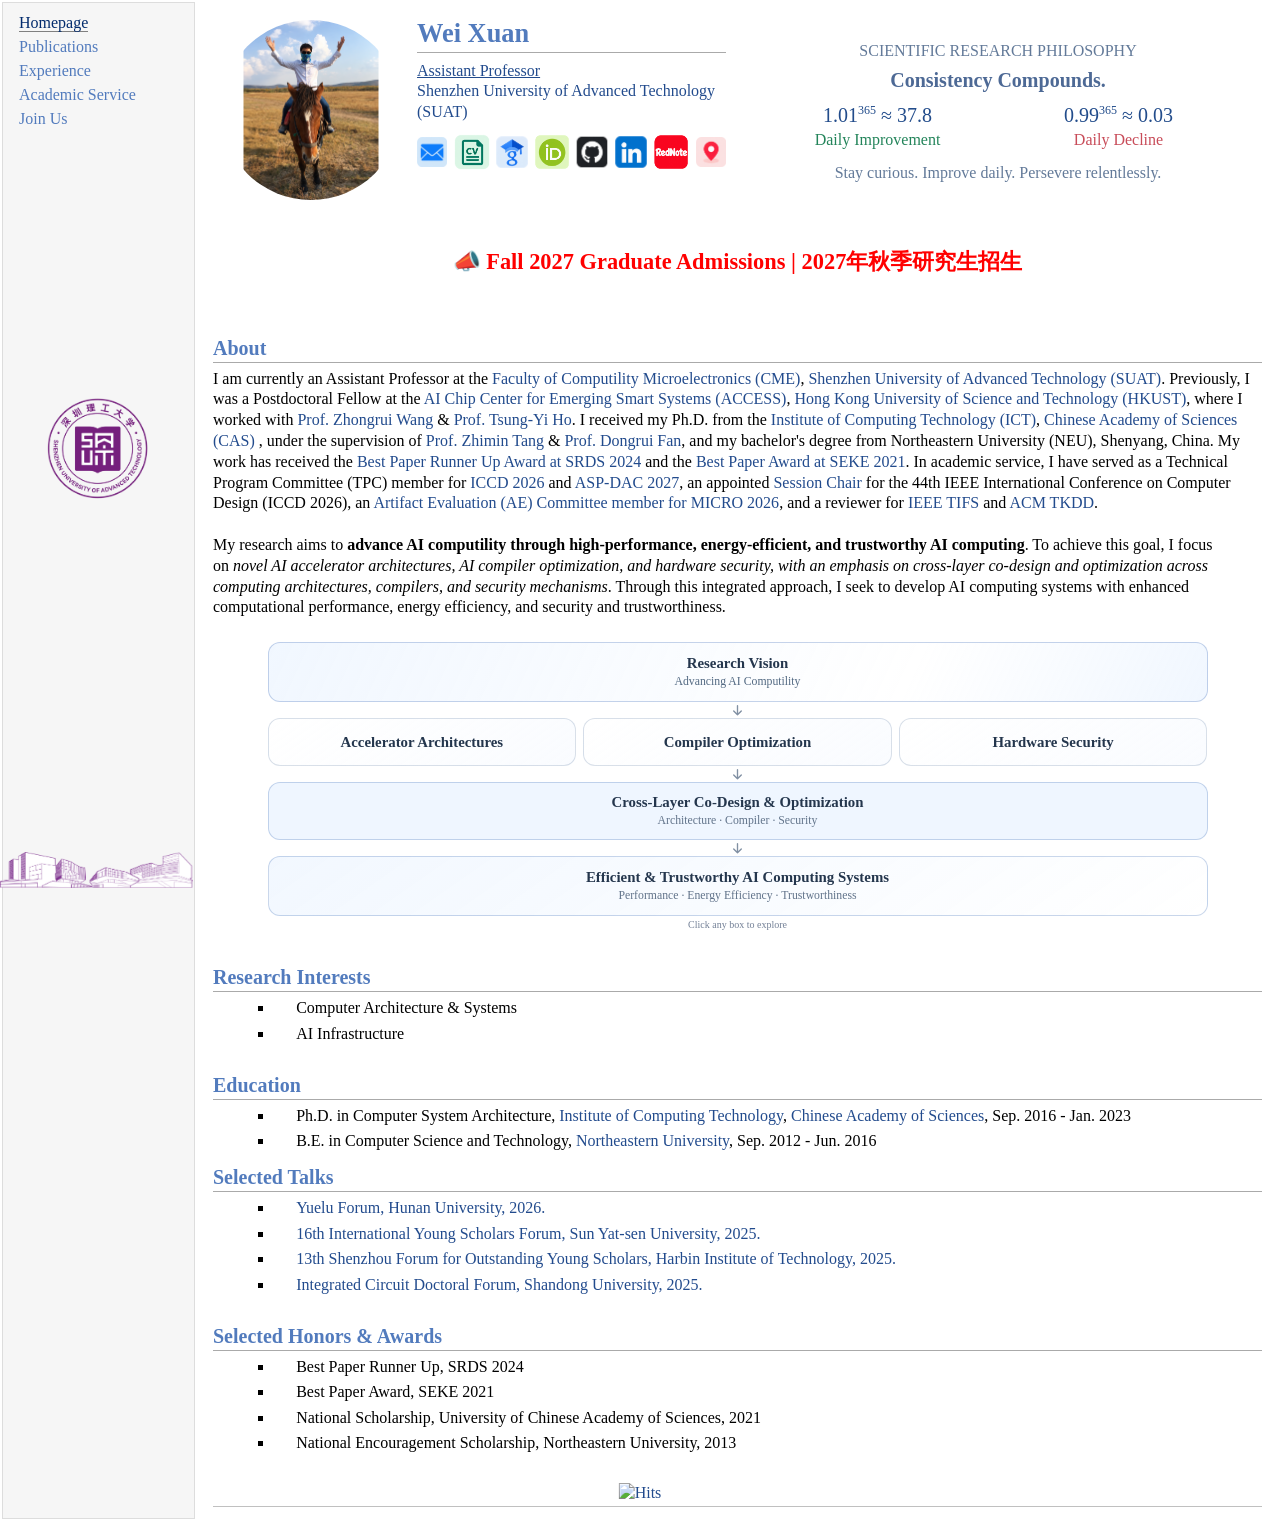
==== commit 50ba5251: "reorder icon logos" ====
--- a/index.html
+++ b/index.html
@@ -40,17 +40,6 @@
 					</p>
 
 					<div class="profile-links">
-						<span class="profile-contact profile-contact--address">
-							<a class="profile-link profile-link--address" tabindex="0" aria-label="Address">
-								<img src="icons/address.png" alt="Address">
-							</a>
-							<span class="profile-contact-popover">
-								<span class="profile-contact-popover-content">
-									<span class="profile-contact-value">No.1 Gongchang Road, Guangming District, Shenzhen, Guangdong Province, China</span>
-									<button class="profile-contact-copy" type="button">Copy</button>
-								</span>
-							</span>
-						</span>
 						<span class="profile-contact profile-contact--email">
 							<a class="profile-link profile-link--email" href="mailto:xuanwei@suat-sz.edu.cn" aria-label="Email">
 								<img src="icons/email.png" alt="Email">
@@ -65,11 +54,11 @@
 						<a class="profile-link profile-link--cv" href="misc/cv.pdf" aria-label="CV" title="CV">
 							<img src="icons/cv.png" alt="CV">
 						</a>
-						<a class="profile-link profile-link--rednote" href="https://xhslink.cn/o/7pqkpL1g3ZB " aria-label="RedNote" title="RedNote">
-							<img src="icons/rednote.png" alt="RedNote">
-						</a>
 						<a class="profile-link profile-link--scholar" href="https://scholar.google.com/citations?user=x0iRqmwAAAAJ&amp;hl=en" aria-label="Google Scholar" title="Google Scholar">
 							<img src="icons/scholar.png" alt="Google Scholar">
+						</a>
+						<a class="profile-link profile-link--orcid" href="https://orcid.org/0000-0002-4013-9408" aria-label="ORCiD" title="ORCiD">
+							<img src="icons/orcid.png" alt="ORCiD">
 						</a>
 						<a class="profile-link profile-link--github" href="https://github.com/xuanway" aria-label="GitHub" title="GitHub">
 							<img src="icons/github.png" alt="GitHub">
@@ -77,9 +66,20 @@
 						<a class="profile-link profile-link--linkedin" href="https://www.linkedin.com/in/xuanway/" aria-label="LinkedIn" title="LinkedIn">
 							<img src="icons/linkedin.png" alt="LinkedIn">
 						</a>
-						<a class="profile-link profile-link--orcid" href="https://orcid.org/0000-0002-4013-9408" aria-label="ORCiD" title="ORCiD">
-							<img src="icons/orcid.png" alt="ORCiD">
+						<a class="profile-link profile-link--rednote" href="https://www.xiaohongshu.com/user/profile/66704cfa0000000003032d26?xsec_token=ABqztRDDnkPA8OjCbAqZlpL44OYL8Rb6JSxDBISO7_EKA=&xsec_source=pc_user" aria-label="RedNote" title="RedNote">
+							<img src="icons/rednote.png" alt="RedNote">
 						</a>
+						<span class="profile-contact profile-contact--address">
+							<a class="profile-link profile-link--address" tabindex="0" aria-label="Address">
+								<img src="icons/address.png" alt="Address">
+							</a>
+							<span class="profile-contact-popover">
+								<span class="profile-contact-popover-content">
+									<span class="profile-contact-value">No.1 Gongchang Road, Guangming District, Shenzhen, Guangdong Province, China</span>
+									<button class="profile-contact-copy" type="button">Copy</button>
+								</span>
+							</span>
+						</span>
 					</div>
 				</td>
 				<td class="profile-philosophy-cell">
@@ -95,7 +95,7 @@
 		</table>
 
 		<div class="admissions-banner">
-			<a href="#joinus" data-tab="joinus">Fall 2027 Graduate Admissions | 2027年秋季研究生招生</a>
+			<a href="#joinus" data-tab="joinus">📣 Fall 2027 Graduate Admissions | 2027年秋季研究生招生</a>
 		</div>
 
 		<!-- <div align="right">
--- a/middle-layout.css
+++ b/middle-layout.css
@@ -155,8 +155,8 @@
 
 .profile-link img {
   display: block;
-  width: 24px;
-  height: 24px;
+  width: 32px;
+  height: 32px;
   object-fit: contain;
 }
 
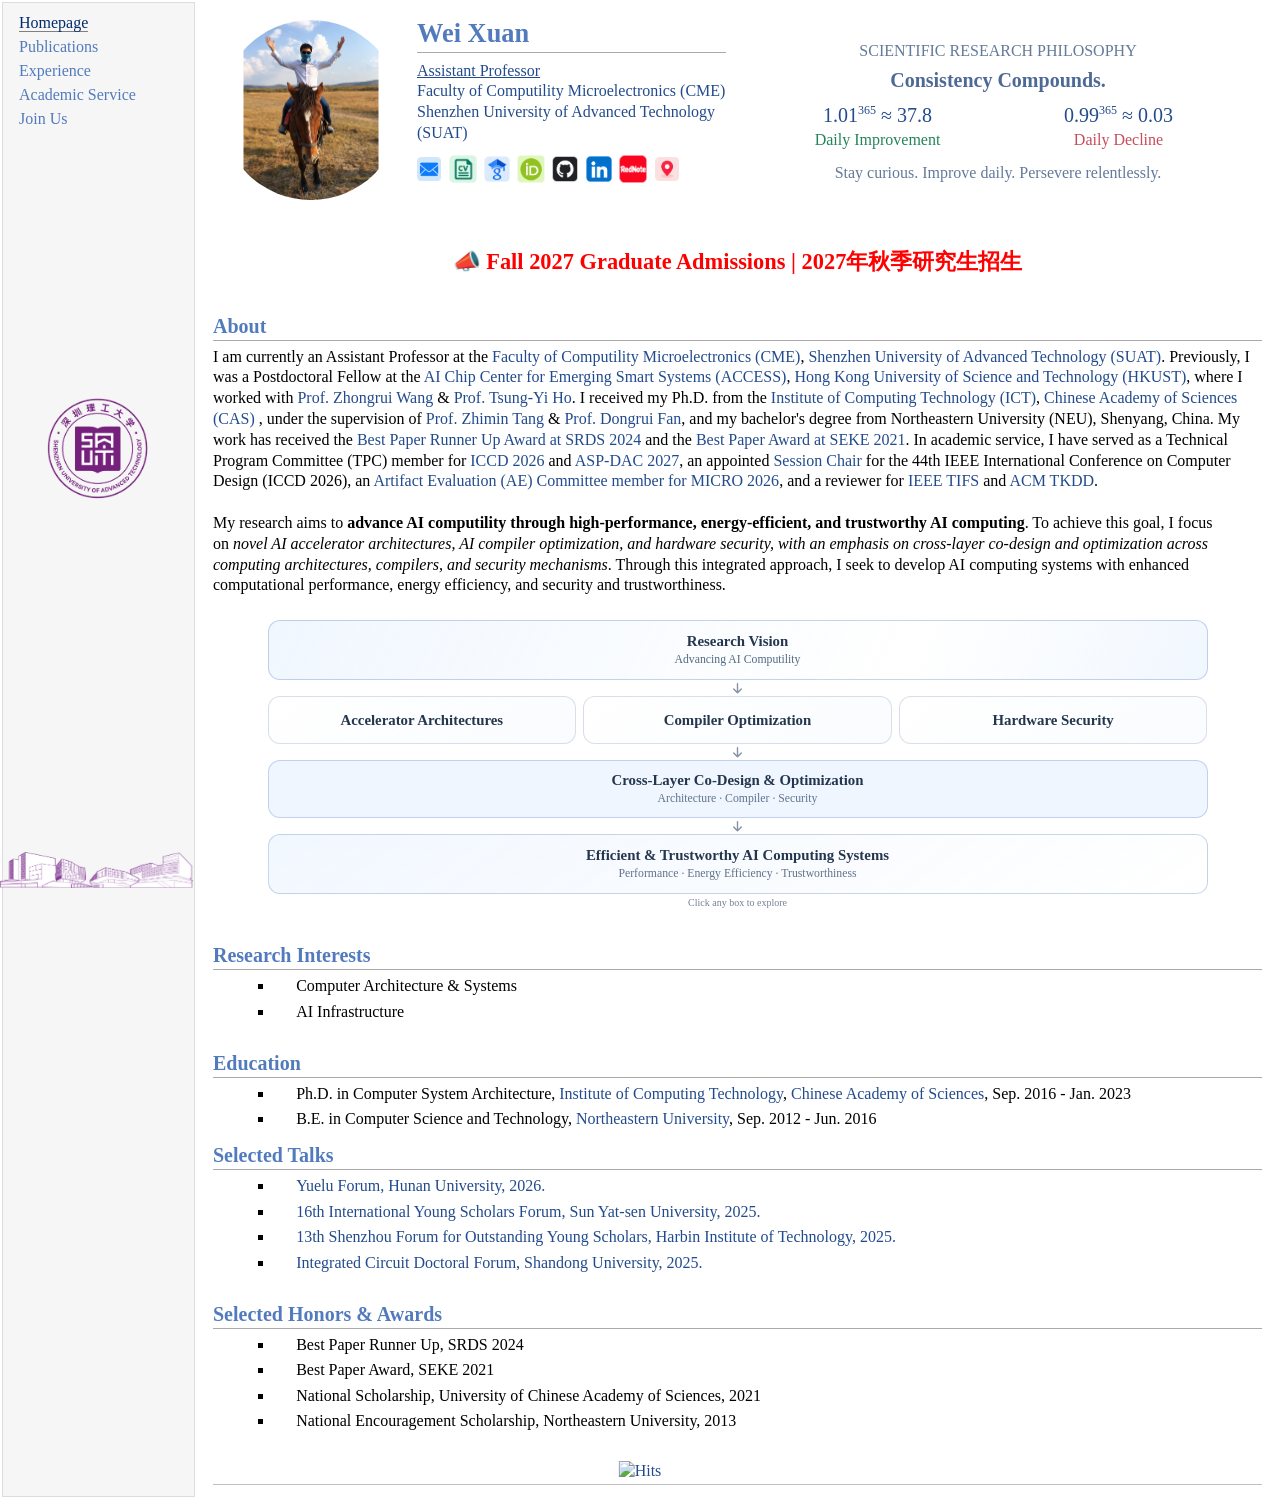
==== commit 3a93f907: "update" ====
--- a/index.html
+++ b/index.html
@@ -5,7 +5,7 @@
 <meta name="generator" content="jemdoc, see http://jemdoc.jaboc.net/" />
 <meta http-equiv="Content-Type" content="text/html;charset=utf-8" />
 <link rel="stylesheet" href="jemdoc.css" type="text/css" />
-<link rel="stylesheet" href="middle-layout.css?v=9" type="text/css" />
+<link rel="stylesheet" href="middle-layout.css?v=10" type="text/css" />
 <link rel="icon" href="icons/suat-logo.png" type="image/png" />
 <title>Wei Xuan</title>
 </head>
@@ -35,7 +35,7 @@
 				<td align="left">
 					<h1>Wei Xuan</h1>
 					<p> <a href="https://cme.suat-sz.edu.cn/info/1095/1473.htm"><u>Assistant Professor</u></a><br/>
-						<!-- <a href="https://cme.suat-sz.edu.cn/">Faculty of Computility Microelectronics (CME)</a><br/> -->
+						<a href="https://cme.suat-sz.edu.cn/">Faculty of Computility Microelectronics (CME)</a><br/>
 						<a href="https://suat-sz.edu.cn/en/">Shenzhen University of Advanced Technology (SUAT)</a><br/>
 					</p>
 
@@ -98,11 +98,6 @@
 			<a href="#joinus" data-tab="joinus">📣 Fall 2027 Graduate Admissions | 2027年秋季研究生招生</a>
 		</div>
 
-		<!-- <div align="right">
-			<q>The important thing is not to stop questioning.</q>
-			- <a href="https://en.wikipedia.org/wiki/Albert_Einstein">Albert Einstein</a>
-		</div> -->
-
 
 		<h2>About</h2>
 			<p>
--- a/middle-layout.css
+++ b/middle-layout.css
@@ -101,8 +101,8 @@
 .admissions-banner {
   box-sizing: border-box;
   width: min(100%, 620px);
-  margin: 0.5em auto 1.25em;
-  padding: 0.4em 1em 1.5em;
+  margin: 0.5em auto 0.5em;
+  padding: 0.4em 1em 0.5em;
   text-align: center;
 }
 
@@ -147,6 +147,16 @@
   display: inline-flex;
   align-items: center;
   justify-content: center;
+  border-radius: 6px;
+  transition: transform 160ms ease, outline-color 160ms ease;
+}
+
+.profile-link:hover,
+.profile-link:focus-visible {
+  z-index: 1;
+  /* outline: 1px solid rgb(117, 32, 125); */
+  outline-offset: 2px;
+  transform: scale(1.5);
 }
 
 .profile-link:hover {
@@ -155,8 +165,8 @@
 
 .profile-link img {
   display: block;
-  width: 32px;
-  height: 32px;
+  width: 24px;
+  height: 24px;
   object-fit: contain;
 }
 
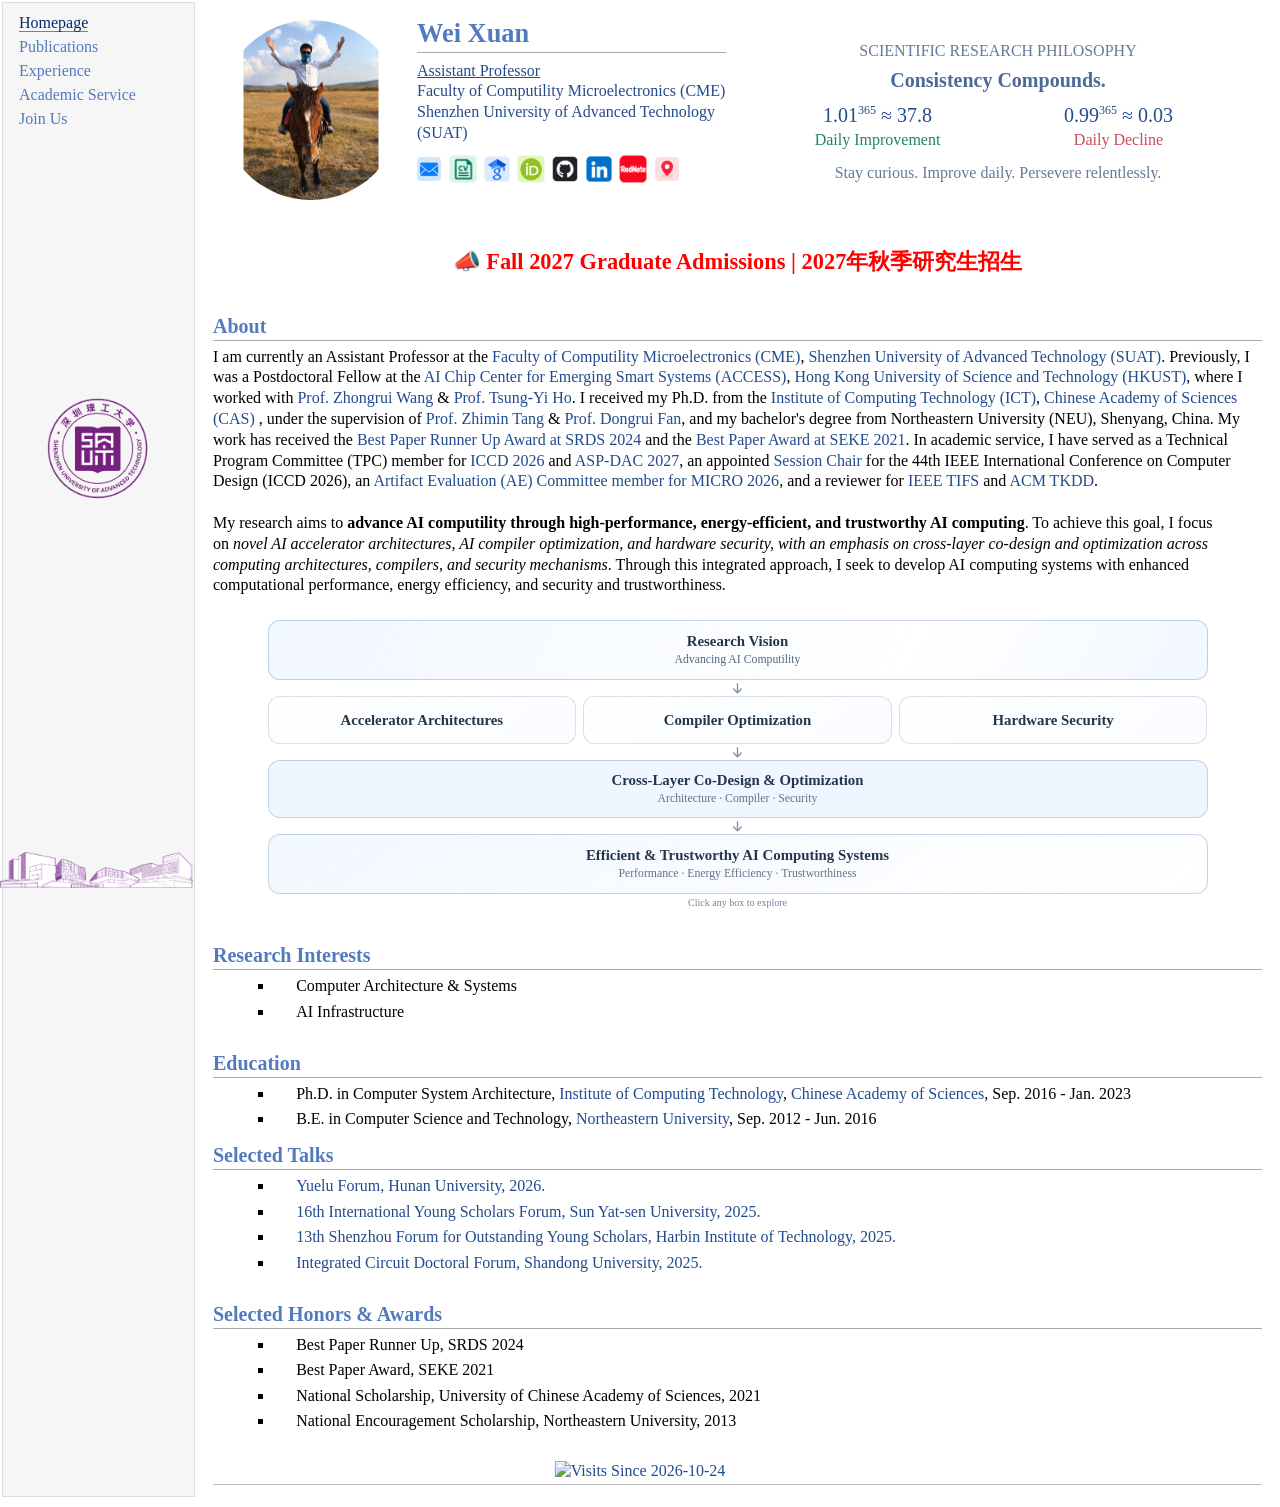
==== commit 25b6b320: "update visit counter" ====
--- a/index.html
+++ b/index.html
@@ -327,7 +327,7 @@
 			</li>
 		</ul>
 
-		<p class="visitor-counter"><a href="https://hits.sh/xuanway.github.io/"><img alt="Hits" src="https://hits.sh/xuanway.github.io.svg?style=flat-square&amp;color=75207D" /></a></p>
+		<p class="visitor-counter"><a href="https://hits.sh/xuanway.github.io/"><img alt="Visits Since 2026-10-24" src="https://hits.sh/xuanway.github.io.svg?style=flat-square&amp;color=75207D&amp;label=Visits%20Since%202026-10-24" /></a></p>
 
 	</div>
 
@@ -535,7 +535,5 @@
 }());
 </script>
 </body>
-	<!-- <div style="width: 300px"> -->
-		<!-- <script type="text/javascript" id="clstr_globe" src="//clustrmaps.com/globe.js?d=cC0Vb0Lr1Rw2Pjv80qqTnOOGueWsnM8mcBdF2eTtdo0"></script> -->
-	<!-- </div> -->
+
 </html>
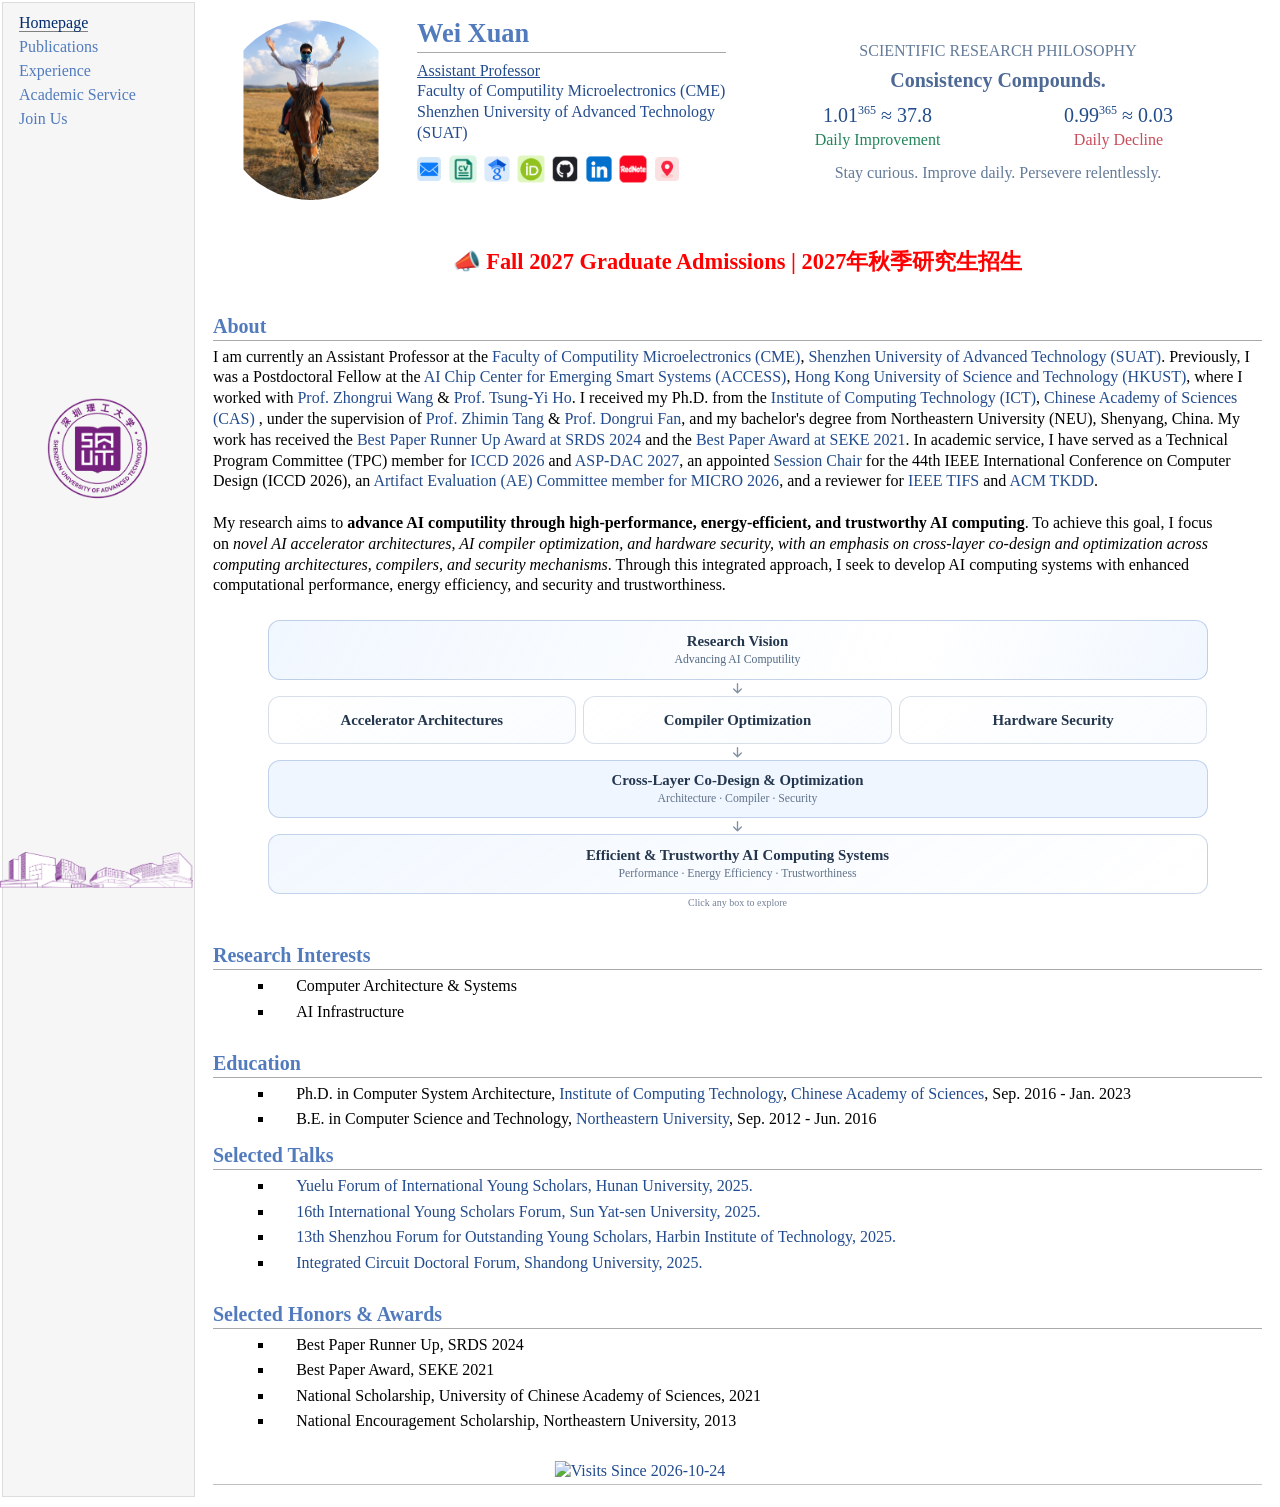
==== commit 62e31119: "update" ====
--- a/index.html
+++ b/index.html
@@ -284,7 +284,7 @@
 		<ul>
 			<li>
 				<p>
-						<a href="https://eeit.hnu.edu.cn/info/1204/10950.htm"> Yuelu Forum, Hunan University, 2026. </a>
+						<a href="https://eeit.hnu.edu.cn/info/1204/10950.htm"> Yuelu Forum of International Young Scholars, Hunan University, 2025. </a>
 				</p>
 			</li>
 
